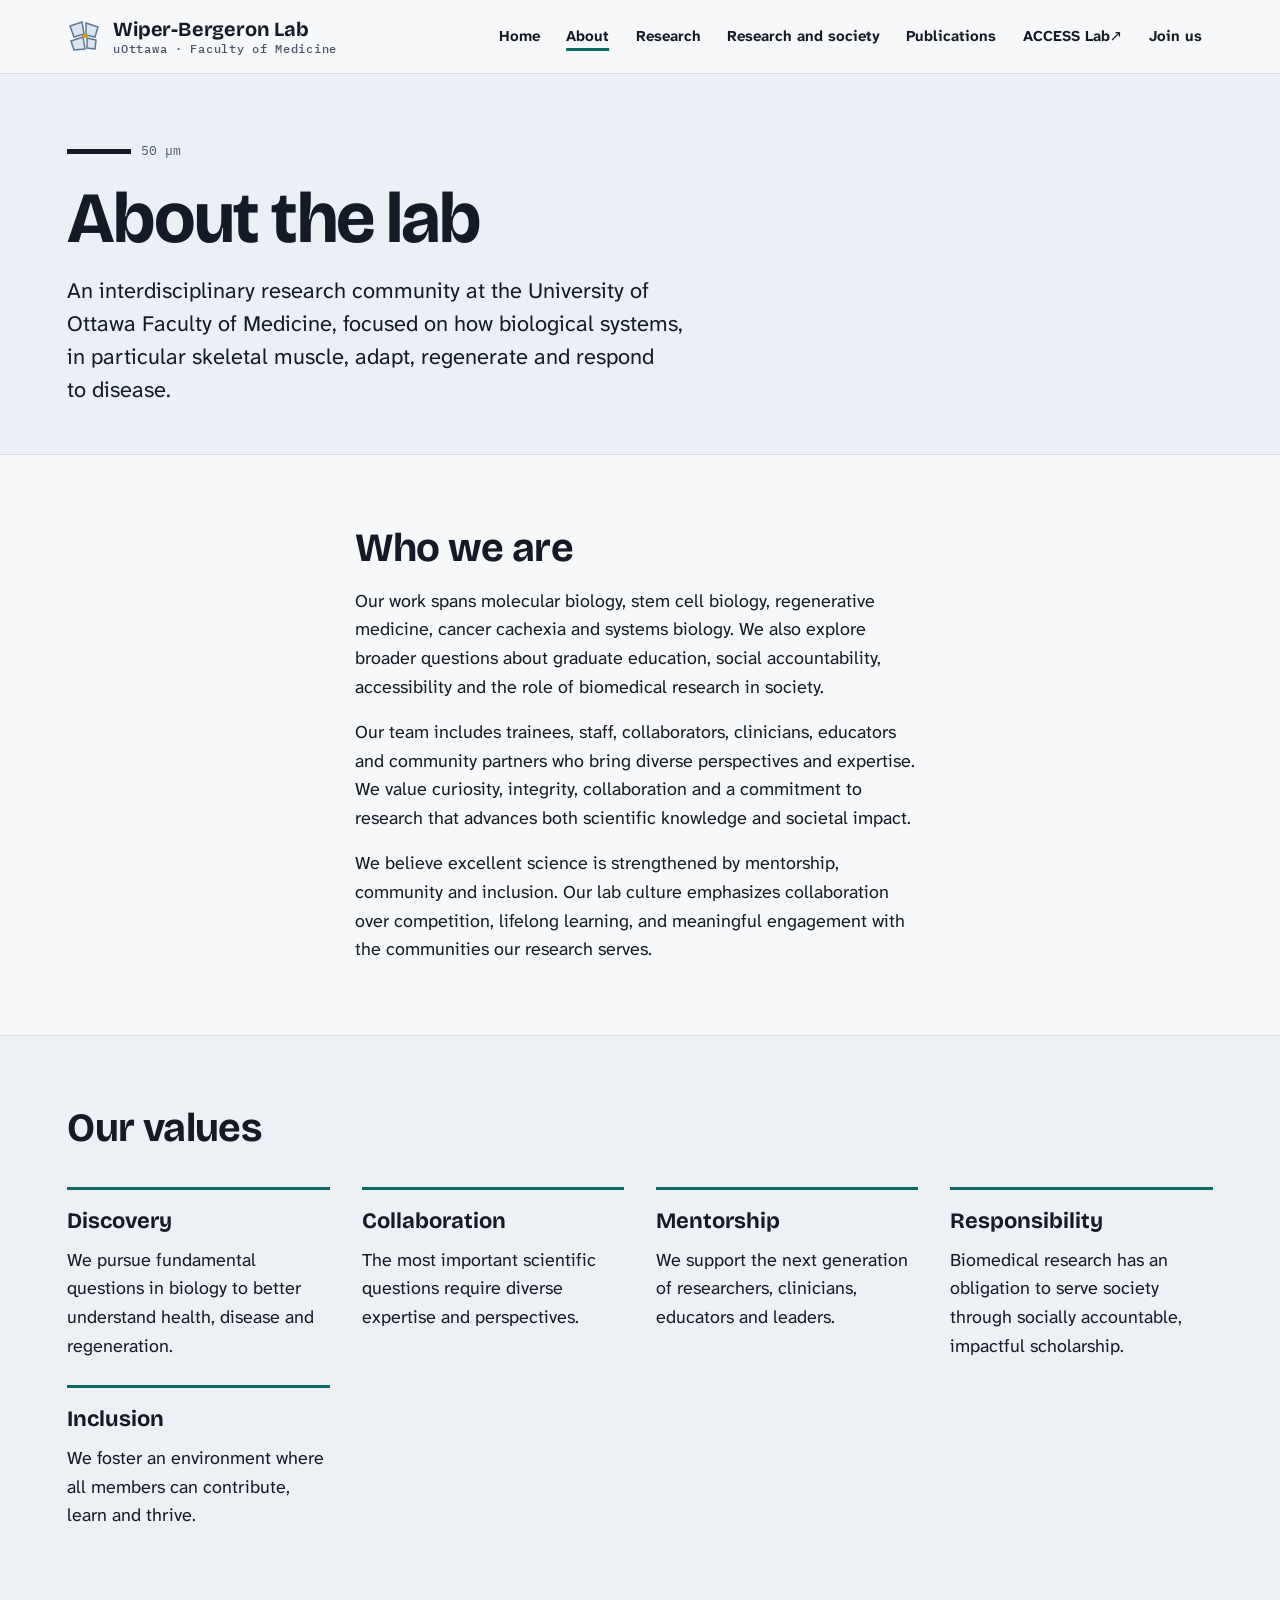
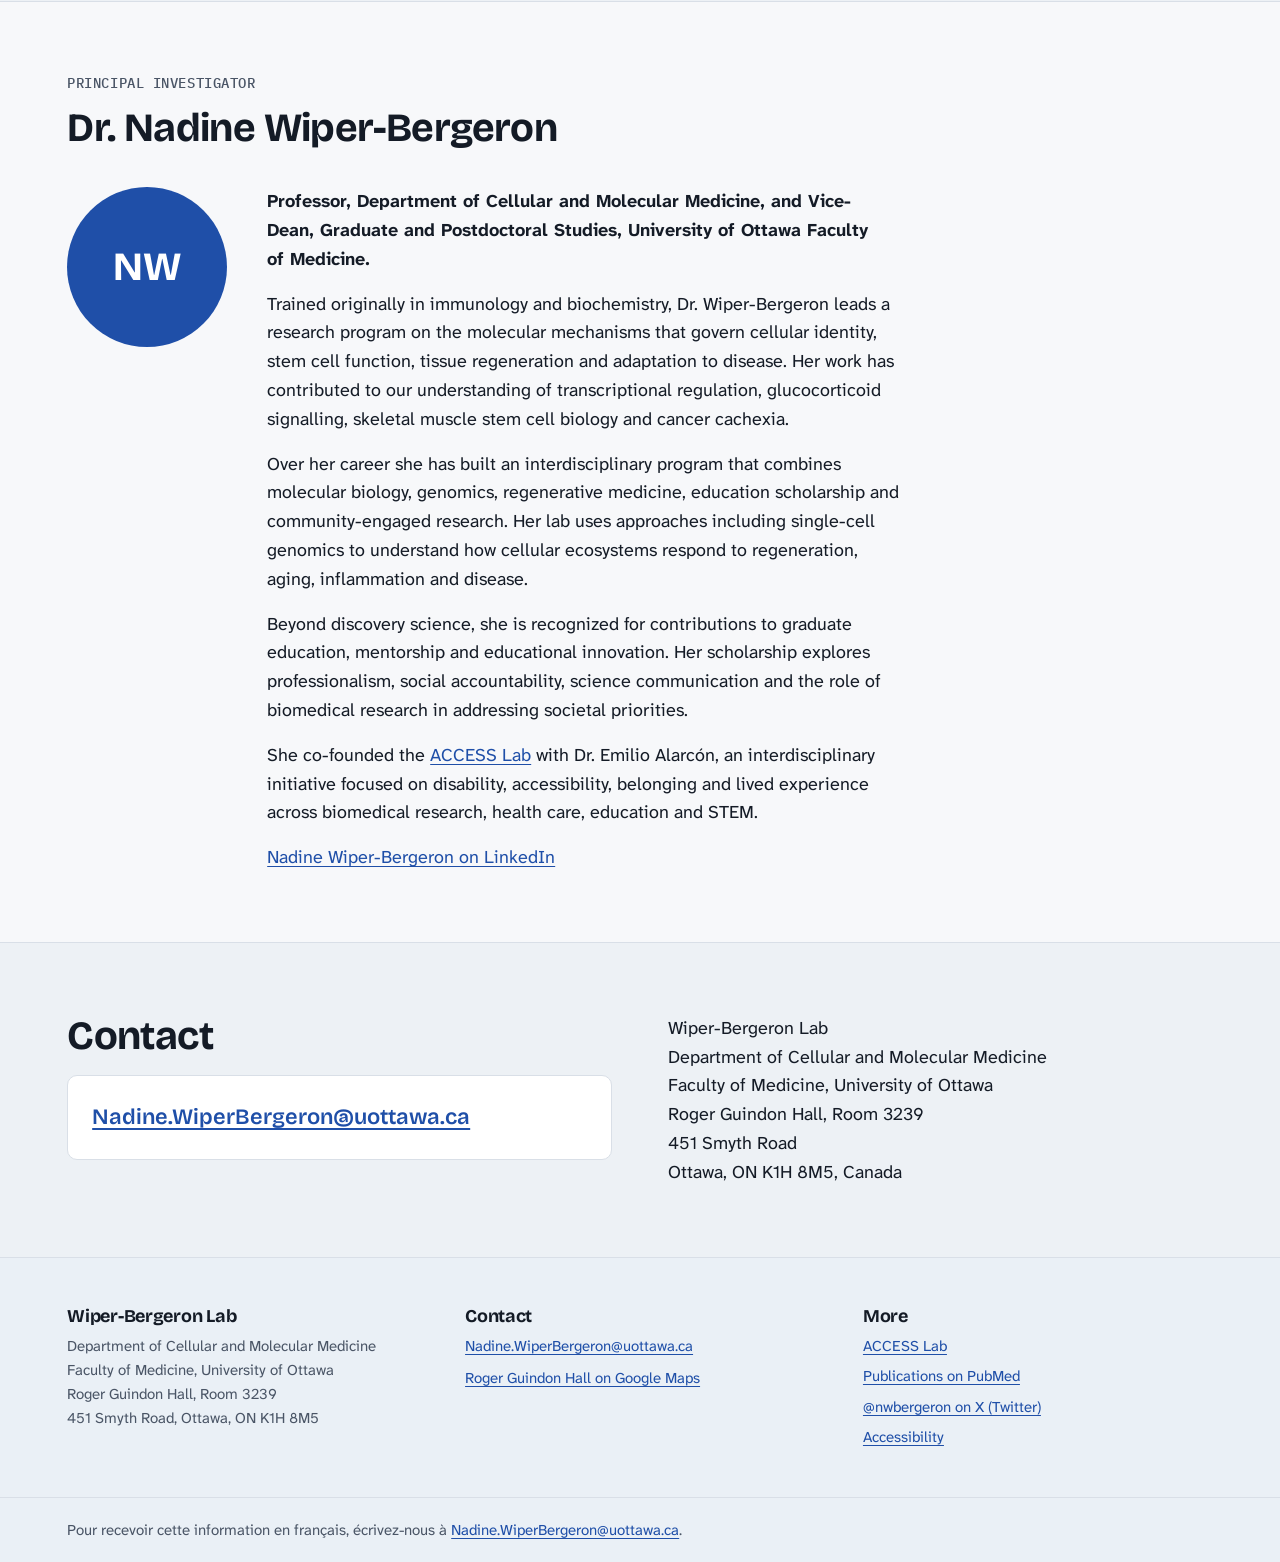
==== about.html @ d5fc7c93 "Add files via upload" ====
<!doctype html>
<html lang="en">
<head>
<meta charset="utf-8">
<meta name="viewport" content="width=device-width, initial-scale=1, viewport-fit=cover">
<title>About | Wiper-Bergeron Lab</title>
<meta name="description" content="Who we are, our values, and principal investigator Dr. Nadine Wiper-Bergeron, University of Ottawa Faculty of Medicine.">
<meta name="color-scheme" content="light dark">
<link rel="icon" href="assets/favicon.svg" type="image/svg+xml">
<link rel="preconnect" href="https://fonts.googleapis.com">
<link rel="preconnect" href="https://fonts.gstatic.com" crossorigin>
<link rel="stylesheet" href="https://fonts.googleapis.com/css2?family=Atkinson+Hyperlegible+Next:ital,wght@0,400;0,700;1,400&amp;family=Bricolage+Grotesque:opsz,wght@12..96,600;12..96,700;12..96,800&amp;family=IBM+Plex+Mono:wght@500;600&amp;display=swap">
<link rel="stylesheet" href="assets/lab.css">
</head>
<body>
<a class="skip-link" href="#main">Skip to main content</a>
<header class="site-header">
  <div class="frame">
    <a class="brand" href="./"><svg class="brand-mark" viewBox="0 0 34 34" aria-hidden="true" focusable="false"><path class="bm-f" d="M3 7 L15 3 L17 15 L7 18 Z"/><path class="bm-f" d="M19 4 L31 8 L28 18 L19 16 Z"/><path class="bm-f" d="M4 22 L16 18 L18 30 L7 31 Z"/><path class="bm-f" d="M20 19 L29 21 L28 30 L20 29 Z"/><ellipse class="bm-s" cx="18" cy="17" rx="3" ry="1.8"/></svg><span class="brand-name">Wiper-Bergeron Lab<span>uOttawa · Faculty of Medicine</span></span><span class="sr-only">, home</span></a>
    <nav class="site-nav" aria-label="Main">
      <ul>
        <li><a href="./">Home</a></li>
        <li><a href="about.html" aria-current="page">About</a></li>
        <li><a href="research.html">Research</a></li>
        <li><a href="research-and-society.html">Research and society</a></li>
        <li><a href="publications.html">Publications</a></li>
        <li><a href="https://www.wiper-bergeronlab.com/access-lab/" class="ext">ACCESS Lab<span class="sr-only"> (separate site)</span></a></li>
        <li><a href="join-us.html">Join us</a></li>
      </ul>
    </nav>
  </div>
</header>
<main id="main" tabindex="-1">
<div class="page-intro">
  <div class="frame">
    <p class="scalebar" aria-hidden="true">50 µm</p>
    <h1>About the lab</h1>
    <p class="lead">An interdisciplinary research community at the University of Ottawa Faculty of Medicine, focused on how biological systems, in particular skeletal muscle, adapt, regenerate and respond to disease.</p>
  </div>
</div>

<section class="section" aria-labelledby="who-title">
  <div class="frame prose stack">
    <h2 id="who-title">Who we are</h2>
    <p>Our work spans molecular biology, stem cell biology, regenerative medicine, cancer cachexia and systems biology. We also explore broader questions about graduate education, social accountability, accessibility and the role of biomedical research in society.</p>
    <p>Our team includes trainees, staff, collaborators, clinicians, educators and community partners who bring diverse perspectives and expertise. We value curiosity, integrity, collaboration and a commitment to research that advances both scientific knowledge and societal impact.</p>
    <p>We believe excellent science is strengthened by mentorship, community and inclusion. Our lab culture emphasizes collaboration over competition, lifelong learning, and meaningful engagement with the communities our research serves.</p>
  </div>
</section>

<section class="section section-tint" aria-labelledby="values-title">
  <div class="frame">
    <div class="section-head"><h2 id="values-title">Our values</h2></div>
    <dl class="values">
      <div><dt>Discovery</dt><dd>We pursue fundamental questions in biology to better understand health, disease and regeneration.</dd></div>
      <div><dt>Collaboration</dt><dd>The most important scientific questions require diverse expertise and perspectives.</dd></div>
      <div><dt>Mentorship</dt><dd>We support the next generation of researchers, clinicians, educators and leaders.</dd></div>
      <div><dt>Responsibility</dt><dd>Biomedical research has an obligation to serve society through socially accountable, impactful scholarship.</dd></div>
      <div><dt>Inclusion</dt><dd>We foster an environment where all members can contribute, learn and thrive.</dd></div>
    </dl>
  </div>
</section>

<section class="section" aria-labelledby="pi-title">
  <div class="frame">
    <div class="section-head"><p class="label">Principal investigator</p><h2 id="pi-title">Dr. Nadine Wiper-Bergeron</h2></div>
    <div class="person">
      <div class="photo" aria-hidden="true">NW</div>
      <div class="stack prose">
        <p><strong>Professor, Department of Cellular and Molecular Medicine, and Vice-Dean, Graduate and Postdoctoral Studies, University of Ottawa Faculty of Medicine.</strong></p>
        <p>Trained originally in immunology and biochemistry, Dr. Wiper-Bergeron leads a research program on the molecular mechanisms that govern cellular identity, stem cell function, tissue regeneration and adaptation to disease. Her work has contributed to our understanding of transcriptional regulation, glucocorticoid signalling, skeletal muscle stem cell biology and cancer cachexia.</p>
        <p>Over her career she has built an interdisciplinary program that combines molecular biology, genomics, regenerative medicine, education scholarship and community-engaged research. Her lab uses approaches including single-cell genomics to understand how cellular ecosystems respond to regeneration, aging, inflammation and disease.</p>
        <p>Beyond discovery science, she is recognized for contributions to graduate education, mentorship and educational innovation. Her scholarship explores professionalism, social accountability, science communication and the role of biomedical research in addressing societal priorities.</p>
        <p>She co-founded the <a href="https://www.wiper-bergeronlab.com/access-lab/">ACCESS Lab</a> with Dr. Emilio Alarcón, an interdisciplinary initiative focused on disability, accessibility, belonging and lived experience across biomedical research, health care, education and STEM.</p>
        <p><a href="https://www.linkedin.com/in/nadine-wiper-bergeron-14866947/">Nadine Wiper-Bergeron on LinkedIn</a></p>
      </div>
    </div>
  </div>
</section>

<section class="section section-tint" aria-labelledby="contact-title">
  <div class="frame split">
    <div class="stack">
      <h2 id="contact-title">Contact</h2>
      <div class="contact-box">
        <p class="email"><a href="mailto:Nadine.WiperBergeron@uottawa.ca">Nadine.WiperBergeron@uottawa.ca</a></p>
      </div>
    </div>
    <address>
      Wiper-Bergeron Lab<br>
      Department of Cellular and Molecular Medicine<br>
      Faculty of Medicine, University of Ottawa<br>
      Roger Guindon Hall, Room 3239<br>
      451 Smyth Road<br>
      Ottawa, ON K1H 8M5, Canada
    </address>
  </div>
</section>
</main>
<footer class="site-footer">
  <div class="frame">
    <div>
      <h2>Wiper-Bergeron Lab</h2>
      <address>
        Department of Cellular and Molecular Medicine<br>
        Faculty of Medicine, University of Ottawa<br>
        Roger Guindon Hall, Room 3239<br>
        451 Smyth Road, Ottawa, ON K1H 8M5
      </address>
    </div>
    <div>
      <h2>Contact</h2>
      <p><a href="mailto:Nadine.WiperBergeron@uottawa.ca">Nadine.WiperBergeron@uottawa.ca</a></p>
      <p style="margin-top:0.5rem"><a href="https://maps.google.com/?cid=5245158781146631547">Roger Guindon Hall on Google Maps</a></p>
    </div>
    <nav aria-label="Footer">
      <h2>More</h2>
      <ul>
        <li><a href="https://www.wiper-bergeronlab.com/access-lab/">ACCESS Lab</a></li>
        <li><a href="https://pubmed.ncbi.nlm.nih.gov/?term=Wiper-Bergeron+N&sort=date">Publications on PubMed</a></li>
        <li><a href="https://twitter.com/nwbergeron">@nwbergeron on X (Twitter)</a></li>
        <li><a href="accessibility.html">Accessibility</a></li>
      </ul>
    </nav>
  </div>
  <div class="footer-bottom">
    <div class="frame">
      <p lang="fr">Pour recevoir cette information en français, écrivez-nous à <a href="mailto:Nadine.WiperBergeron@uottawa.ca">Nadine.WiperBergeron@uottawa.ca</a>.</p>
    </div>
  </div>
</footer>
</body>
</html>
---- assets/lab.css ----
/* Wiper-Bergeron Lab
   Concept: the site reads like a well-made figure, coloured like an immunofluorescence image.
   Light mode is the printed-figure version on white; dark mode is the image as it looks on the microscope.
   Basal lamina in slate, nuclei in blue, satellite cells (muscle stem cells) in amber, FAPs in green.
   Layout: wide frame, one readable text column, mono "figure labels" for panels, keywords and citations.
   Every text colour passes WCAG 2.2 AA on every surface it sits on, in both themes. */

:root {
  --bg: #F7F8FA;
  --surface: #FFFFFF;
  --tint: #EDF1F5;
  --line: #D9DFE7;
  --ink: #141B26;
  --muted: #4A5566;
  --accent: #1F4FA8;        /* nuclear blue: links, primary buttons */
  --accent-2: #0C6B60;      /* teal, text-safe */
  --link-hover: #143878;
  --focus: #1F4FA8;
  --btn-bg: #1F4FA8;
  --btn-ink: #FFFFFF;
  /* figure */
  --sa-bg: #F2F5F9;
  --sa-fibre: #DCE5EF;
  --sa-fibre-edge: #5C7896;
  --sa-fibre-w: 1.4;
  --sa-nuc: #2747A6;
  --sa-sat: #E39200;
  --sa-fap: #13875C;
  --sa-mark: #141B26;
  --chip-bg: #EDF1F5;
  --hero-band: #EAF0F6;

  --font-display: "Bricolage Grotesque", "Atkinson Hyperlegible Next", system-ui, -apple-system, "Segoe UI", sans-serif;
  --font-body: "Atkinson Hyperlegible Next", "Atkinson Hyperlegible", system-ui, -apple-system, "Segoe UI", sans-serif;
  --font-mono: "IBM Plex Mono", ui-monospace, "SFMono-Regular", Menlo, Consolas, monospace;

  --step--1: 0.9375rem;
  --step-0: 1.125rem;
  --step-1: 1.375rem;
  --step-2: 1.75rem;
  --step-3: clamp(1.875rem, 1.5rem + 1.6vw, 2.5rem);
  --step-4: clamp(2.5rem, 1.6rem + 4vw, 4.5rem);
  --radius: 10px;
  --gutter: clamp(1rem, 0.6rem + 2vw, 2.25rem);
  --measure: 40rem;
  --frame: 76rem;
}
@media (prefers-color-scheme: dark) {
  :root:not([data-theme="light"]) {
    --bg: #07090D; --surface: #0F131A; --tint: #161B25; --line: #262D3A;
    --ink: #EEF1F6; --muted: #AEB6C4;
    --accent: #8DB8FF; --accent-2: #5FE0C8; --link-hover: #C2D8FF; --focus: #8DB8FF;
    --btn-bg: #8DB8FF; --btn-ink: #07090D;
    --sa-bg: #05070A; --sa-fibre: #0D1118; --sa-fibre-edge: #8A9BB3; --sa-fibre-w: 2;
    --sa-nuc: #5B8CFF; --sa-sat: #FFB547; --sa-fap: #3EE08F; --sa-mark: #F2F2F2;
    --chip-bg: #161B25; --hero-band: #0B0E14;
    color-scheme: dark;
  }
}
:root[data-theme="dark"] {
  --bg: #07090D; --surface: #0F131A; --tint: #161B25; --line: #262D3A;
  --ink: #EEF1F6; --muted: #AEB6C4;
  --accent: #8DB8FF; --accent-2: #5FE0C8; --link-hover: #C2D8FF; --focus: #8DB8FF;
  --btn-bg: #8DB8FF; --btn-ink: #07090D;
  --sa-bg: #05070A; --sa-fibre: #0D1118; --sa-fibre-edge: #8A9BB3; --sa-fibre-w: 2;
  --sa-nuc: #5B8CFF; --sa-sat: #FFB547; --sa-fap: #3EE08F; --sa-mark: #F2F2F2;
  --chip-bg: #161B25; --hero-band: #0B0E14;
  color-scheme: dark;
}

*, *::before, *::after { box-sizing: border-box; }
html { -webkit-text-size-adjust: 100%; text-size-adjust: 100%; }
body {
  margin: 0; background: var(--bg); color: var(--ink);
  font-family: var(--font-body); font-size: var(--step-0); line-height: 1.6; overflow-wrap: break-word;
}
img, svg { max-width: 100%; }
h1, h2, h3 { font-family: var(--font-display); color: var(--ink); margin: 0; line-height: 1.12; text-wrap: balance; }
h1 { font-size: var(--step-4); font-weight: 700; letter-spacing: -0.025em; }
h2 { font-size: var(--step-3); font-weight: 700; letter-spacing: -0.015em; }
h3 { font-size: var(--step-1); font-weight: 600; letter-spacing: -0.005em; line-height: 1.25; }
p { margin: 0; text-wrap: pretty; }
h4 { margin: 0; }
a { color: var(--accent); text-decoration-thickness: 0.08em; text-underline-offset: 0.18em; }
a:hover { color: var(--link-hover); text-decoration-thickness: 0.14em; }
:focus-visible { outline: 3px solid var(--focus); outline-offset: 3px; border-radius: 4px; }
[tabindex="-1"]:focus { outline: none; }
em.gene { font-style: italic; }

.sr-only { position: absolute !important; width: 1px; height: 1px; padding: 0; margin: -1px; overflow: hidden; clip: rect(0 0 0 0); white-space: nowrap; border: 0; }
.skip-link { position: absolute; left: var(--gutter); top: -100px; z-index: 10; background: var(--btn-bg); color: var(--btn-ink); padding: 0.75rem 1rem; border-radius: 8px; font-weight: 700; text-decoration: none; }
.skip-link:focus { top: 0.75rem; }

.frame { max-width: var(--frame); margin-inline: auto; padding-inline: var(--gutter); }
.prose { max-width: var(--measure); }
.stack { display: flex; flex-direction: column; gap: 1rem; min-width: 0; }
.label {
  font-family: var(--font-mono); font-size: 0.875rem; font-weight: 500; letter-spacing: 0.04em;
  text-transform: uppercase; color: var(--muted);
}
.lead { font-size: var(--step-1); line-height: 1.5; max-width: var(--measure); }

/* ---------- header ---------- */
.site-header { border-bottom: 1px solid var(--line); }
.site-header .frame { display: flex; flex-wrap: wrap; align-items: center; justify-content: space-between; gap: 0.5rem 2rem; padding-block: 0.9rem; }
.brand { display: inline-flex; align-items: center; gap: 0.75rem; text-decoration: none; color: var(--ink); min-height: 44px; }
.brand-mark { width: 34px; height: 34px; flex: none; }
.brand-mark .bm-f { fill: var(--sa-fibre); stroke: var(--sa-fibre-edge); stroke-width: 1.5; }
.brand-mark .bm-s { fill: var(--sa-sat); }
.brand-name { font-family: var(--font-display); font-weight: 700; font-size: 1.25rem; letter-spacing: -0.01em; line-height: 1.1; }
.brand-name span { display: block; font-family: var(--font-mono); font-weight: 500; font-size: 0.75rem; letter-spacing: 0.06em; color: var(--muted); margin-top: 0.15rem; }
.site-nav ul { list-style: none; margin: 0; padding: 0; display: flex; flex-wrap: wrap; gap: 0.25rem; }
.site-nav a { display: inline-flex; align-items: center; min-height: 44px; padding: 0.25rem 0.7rem; border-radius: 8px; color: var(--ink); text-decoration: none; font-weight: 700; font-size: var(--step--1); }
.site-nav a:hover { background: var(--tint); text-decoration: underline; }
.site-nav a[aria-current="page"] { text-decoration: underline; text-decoration-thickness: 3px; text-underline-offset: 0.45em; text-decoration-color: var(--accent-2); }
.site-nav .ext::after { content: " \2197"; font-weight: 400; }

/* ---------- hero ---------- */
.hero { background: var(--hero-band); border-bottom: 1px solid var(--line); }
.hero .frame { display: grid; grid-template-columns: minmax(0, 1.05fr) minmax(0, 1fr); gap: 2.5rem 3.5rem; align-items: center; padding-block: clamp(2.5rem, 1.5rem + 4vw, 5rem); }
.hero h1 .l2 { color: var(--accent-2); }
.hero h1 .l3 { color: var(--accent); }
.hero h1 { font-size: clamp(2.25rem, 1.4rem + 2.8vw, 3.75rem); }
.hero h1 span { display: block; }
@media (max-width: 56rem) { .hero .frame { grid-template-columns: minmax(0, 1fr); } }

.figure { margin: 0; display: flex; flex-direction: column; gap: 0.75rem; min-width: 0; }
.figure .plate { position: relative; border-radius: var(--radius); overflow: hidden; border: 1px solid var(--line); background: var(--sa-bg); }
.figure .plate svg { display: block; width: 100%; height: auto; }
.figure .scale-label { position: absolute; right: 5%; bottom: 9%; font-family: var(--font-mono); font-size: 0.8125rem; color: var(--sa-mark); }
.legend { list-style: none; margin: 0; padding: 0; display: flex; flex-wrap: wrap; gap: 0.4rem 1.25rem; font-size: var(--step--1); color: var(--ink); }
.legend li { display: inline-flex; align-items: center; gap: 0.5rem; }
.legend svg { width: 26px; height: 16px; flex: none; }
.figure figcaption { font-size: var(--step--1); color: var(--muted); line-height: 1.5; max-width: 38rem; }
.figure figcaption b { font-family: var(--font-mono); color: var(--ink); font-weight: 600; }
.sa-bg { fill: var(--sa-bg); }
.sa-fibre path { fill: var(--sa-fibre); stroke: var(--sa-fibre-edge); stroke-width: var(--sa-fibre-w); stroke-linejoin: round; }
.sa-nuc ellipse { fill: var(--sa-nuc); }
.sa-sat ellipse { fill: var(--sa-sat); stroke: var(--sa-mark); stroke-width: 1; }
.sa-fap ellipse { fill: var(--sa-fap); }
.sa-fap path { fill: none; stroke: var(--sa-fap); stroke-width: 2; stroke-linecap: round; }
.sa-arrow-open path { fill: none; stroke: var(--sa-mark); stroke-width: 1.8; stroke-linejoin: round; }
.sa-arrow path, .sa-scale rect { fill: var(--sa-mark); }

/* ---------- buttons ---------- */
.actions { display: flex; flex-wrap: wrap; gap: 0.75rem; }
.btn { display: inline-flex; align-items: center; min-height: 48px; padding: 0.6rem 1.25rem; border-radius: 999px; border: 2px solid var(--btn-bg); background: var(--btn-bg); color: var(--btn-ink); font-family: var(--font-display); font-weight: 600; font-size: var(--step-0); text-decoration: none; line-height: 1.2; }
.btn:hover { color: var(--btn-ink); text-decoration: underline; }
.btn-quiet { background: transparent; color: var(--ink); border-color: var(--ink); }
.btn-quiet:hover { color: var(--ink); background: var(--tint); }

/* ---------- sections ---------- */
.section { padding-block: clamp(2.75rem, 2rem + 3vw, 5rem); }
.section + .section { border-top: 1px solid var(--line); }
.section-tint { background: var(--tint); }
.section-head { display: flex; flex-direction: column; gap: 0.75rem; margin-bottom: 2.25rem; max-width: var(--measure); }
.page-intro { padding-block: clamp(2.5rem, 1.8rem + 3vw, 4.25rem) clamp(2rem, 1.5rem + 2vw, 3rem); background: var(--hero-band); border-bottom: 1px solid var(--line); }
.page-intro .frame { display: flex; flex-direction: column; gap: 1rem; }
.scalebar { display: flex; align-items: center; gap: 0.6rem; font-family: var(--font-mono); font-size: 0.8125rem; color: var(--muted); }
.scalebar::before { content: ""; width: 64px; height: 5px; background: var(--ink); }

/* two programs */
.programs { display: grid; grid-template-columns: repeat(2, minmax(0, 1fr)); gap: 1.5rem; }
@media (max-width: 52rem) { .programs { grid-template-columns: minmax(0, 1fr); } }
.program { position: relative; background: var(--surface); border: 1px solid var(--line); border-radius: var(--radius); padding: clamp(1.5rem, 1rem + 2vw, 2.25rem); display: flex; flex-direction: column; gap: 1rem; min-width: 0; }
.program h3 { font-size: var(--step-2); }
.program h3 a { color: var(--ink); text-decoration: underline; text-decoration-color: var(--line); text-decoration-thickness: 2px; }
.program h3 a::after { content: ""; position: absolute; inset: 0; border-radius: var(--radius); }
.program:hover { border-color: var(--ink); }
.program:hover h3 a { text-decoration-color: currentColor; }
.program:focus-within { outline: 3px solid var(--focus); outline-offset: 3px; }
.program h3 a:focus-visible { outline: none; }
.program ul { margin: 0; padding-left: 1.2rem; display: flex; flex-direction: column; gap: 0.35rem; }
.program .swatch { display: flex; gap: 6px; }
.program .swatch span { width: 18px; height: 18px; border-radius: 999px; }
.sw-l { background: var(--sa-fibre-edge); } .sw-b { background: var(--sa-nuc); } .sw-a { background: var(--sa-sat); } .sw-g { background: var(--sa-fap); } .sw-t { background: var(--accent-2); } .sw-n { background: var(--accent); }

/* research panels */
.panels { display: flex; flex-direction: column; gap: 0; }
.panel { display: grid; grid-template-columns: 4.5rem minmax(0, 1fr); gap: 0.5rem 2rem; padding-block: 2.5rem; border-top: 1px solid var(--line); }
.panel:first-child { border-top: 0; padding-top: 0; }
.panel-letter { font-family: var(--font-display); font-weight: 700; font-size: 3.25rem; line-height: 1; color: var(--accent-2); }
.panel-body h3 { font-size: var(--step-2); }
.panel-body { display: flex; flex-direction: column; gap: 1rem; min-width: 0; max-width: 46rem; }
.panel .question { font-family: var(--font-display); font-size: var(--step-1); font-weight: 600; color: var(--accent); line-height: 1.3; }
@media (max-width: 36rem) { .panel { grid-template-columns: minmax(0, 1fr); } .panel-letter { font-size: 2.5rem; } }

.chips { list-style: none; margin: 0; padding: 0; display: flex; flex-wrap: wrap; gap: 0.5rem; }
.chips li { font-family: var(--font-mono); font-size: 0.875rem; padding: 0.3rem 0.65rem; border-radius: 6px; background: var(--chip-bg); border: 1px solid var(--line); color: var(--ink); }

/* citations */
.refs { list-style: none; margin: 0; padding: 0; display: flex; flex-direction: column; gap: 1.25rem; }
.refs li { padding-left: 1rem; border-left: 3px solid var(--line); display: flex; flex-direction: column; gap: 0.3rem; }
.refs .t { font-weight: 700; }
.refs .a, .refs .j { font-size: var(--step--1); color: var(--muted); }
.refs .j a { font-family: var(--font-mono); font-size: 0.875rem; }
.refs .note { font-size: var(--step--1); }

.panels.years .panel { grid-template-columns: 6.5rem minmax(0, 1fr); }
.panels.years .panel-letter { font-size: 2rem; }
@media (max-width: 36rem) { .panels.years .panel { grid-template-columns: minmax(0, 1fr); } }

/* themes in society */
.numbered { list-style: none; counter-reset: n; margin: 0; padding: 0; display: grid; grid-template-columns: repeat(auto-fit, minmax(min(100%, 20rem), 1fr)); gap: 1.5rem; }
.numbered > li { counter-increment: n; background: var(--surface); border: 1px solid var(--line); border-radius: var(--radius); padding: 1.5rem; display: flex; flex-direction: column; gap: 0.8rem; min-width: 0; }
.numbered > li::before { content: counter(n); font-family: var(--font-display); font-weight: 700; font-size: 2.25rem; line-height: 1; color: var(--accent-2); }
.numbered ul { margin: 0; padding-left: 1.2rem; display: flex; flex-direction: column; gap: 0.3rem; font-size: var(--step--1); }

/* values */
.values { margin: 0; display: grid; grid-template-columns: repeat(auto-fit, minmax(min(100%, 13rem), 1fr)); gap: 1.5rem 2rem; }
.values div { display: flex; flex-direction: column; gap: 0.4rem; border-top: 3px solid var(--accent-2); padding-top: 0.9rem; }
.values dt { font-family: var(--font-display); font-weight: 700; font-size: var(--step-1); }
.values dd { margin: 0; color: var(--ink); }

/* callout linking to ACCESS */
.callout { background: var(--surface); border: 2px solid var(--ink); border-radius: var(--radius); padding: clamp(1.5rem, 1rem + 2vw, 2.5rem); display: grid; grid-template-columns: minmax(0, 1.5fr) minmax(0, 1fr); gap: 1.25rem 2.5rem; align-items: center; }
@media (max-width: 52rem) { .callout { grid-template-columns: minmax(0, 1fr); } }
.access-word { font-family: var(--font-display); font-weight: 800; font-size: clamp(2.5rem, 2rem + 2vw, 3.5rem); line-height: 1; letter-spacing: 0.01em; }
.aw-a { color: #1F6A93; } .aw-c1 { color: #A8344F; } .aw-c2 { color: #7A5604; } .aw-e { color: #1C6B4B; } .aw-s1 { color: var(--ink); } .aw-s2 { color: #7A5604; }
@media (prefers-color-scheme: dark) { :root:not([data-theme="light"]) .aw-a { color: #7FC3E3; } :root:not([data-theme="light"]) .aw-c1 { color: #F28EA5; } :root:not([data-theme="light"]) .aw-c2, :root:not([data-theme="light"]) .aw-s2 { color: #E6B95A; } :root:not([data-theme="light"]) .aw-e { color: #74D3A6; } }
:root[data-theme="dark"] .aw-a { color: #7FC3E3; } :root[data-theme="dark"] .aw-c1 { color: #F28EA5; } :root[data-theme="dark"] .aw-c2, :root[data-theme="dark"] .aw-s2 { color: #E6B95A; } :root[data-theme="dark"] .aw-e { color: #74D3A6; }

/* positions */
.positions { list-style: none; margin: 0; padding: 0; display: flex; flex-direction: column; gap: 1.25rem; }
.position { background: var(--surface); border: 1px solid var(--line); border-radius: var(--radius); padding: 1.5rem; display: grid; grid-template-columns: minmax(0, 1fr) auto; gap: 0.75rem 2rem; align-items: start; }
.position .when { font-family: var(--font-mono); font-size: 0.875rem; padding: 0.3rem 0.65rem; border-radius: 6px; background: var(--chip-bg); border: 1px solid var(--line); white-space: nowrap; }
.position .stack { gap: 0.6rem; }
@media (max-width: 36rem) { .position { grid-template-columns: minmax(0, 1fr); } .position .when { justify-self: start; } }

/* person */
.person { display: grid; grid-template-columns: 10rem minmax(0, 1fr); gap: 1.5rem 2.5rem; align-items: start; }
.person .photo { width: 10rem; max-width: 100%; aspect-ratio: 1; border-radius: 999px; display: grid; place-items: center; font-family: var(--font-display); font-weight: 700; font-size: 2.5rem; background: #1F4FA8; color: #FFFFFF; }
@media (max-width: 36rem) { .person { grid-template-columns: minmax(0, 1fr); } .person .photo { width: 7rem; font-size: 2rem; } }

.split { display: grid; grid-template-columns: minmax(0, 1fr) minmax(0, 1fr); gap: 2rem 3.5rem; align-items: start; }
@media (max-width: 52rem) { .split { grid-template-columns: minmax(0, 1fr); } }
.contact-box { background: var(--surface); border: 1px solid var(--line); border-radius: var(--radius); padding: 1.5rem; display: flex; flex-direction: column; gap: 0.5rem; }
.email { font-family: var(--font-display); font-weight: 600; font-size: var(--step-1); overflow-wrap: anywhere; }
.note { font-size: var(--step--1); color: var(--muted); }
address { font-style: normal; }
.checks { list-style: none; margin: 0; padding: 0; display: flex; flex-direction: column; gap: 0.6rem; }
.checks li { position: relative; padding-left: 1.75rem; }
.checks li::before { content: ""; position: absolute; left: 0.15rem; top: 0.35em; width: 0.5rem; height: 0.95rem; border: solid var(--accent-2); border-width: 0 3px 3px 0; transform: rotate(45deg); }

/* ---------- footer ---------- */
.site-footer { border-top: 1px solid var(--line); background: var(--hero-band); }
.site-footer .frame { padding-block: 3rem; display: grid; grid-template-columns: repeat(auto-fit, minmax(min(100%, 15rem), 1fr)); gap: 2rem 3rem; }
.site-footer h2 { font-size: var(--step-0); margin-bottom: 0.5rem; }
.site-footer p, .site-footer address, .site-footer li { font-size: var(--step--1); color: var(--muted); line-height: 1.6; }
.site-footer ul { list-style: none; margin: 0; padding: 0; display: flex; flex-direction: column; gap: 0.4rem; }
.footer-bottom { border-top: 1px solid var(--line); }
.footer-bottom .frame { padding-block: 1.25rem; display: block; }

@media (prefers-reduced-motion: reduce) { *, *::before, *::after { transition: none !important; animation: none !important; } }
@media (forced-colors: active) {
  .program, .callout, .contact-box, .position, .numbered > li, .btn { border: 2px solid CanvasText; }
  .site-nav a[aria-current="page"] { text-decoration-color: CanvasText; }
}
@media print {
  .site-nav, .skip-link, .actions { display: none !important; }
  body { background: #FFFFFF; color: #000000; }
}
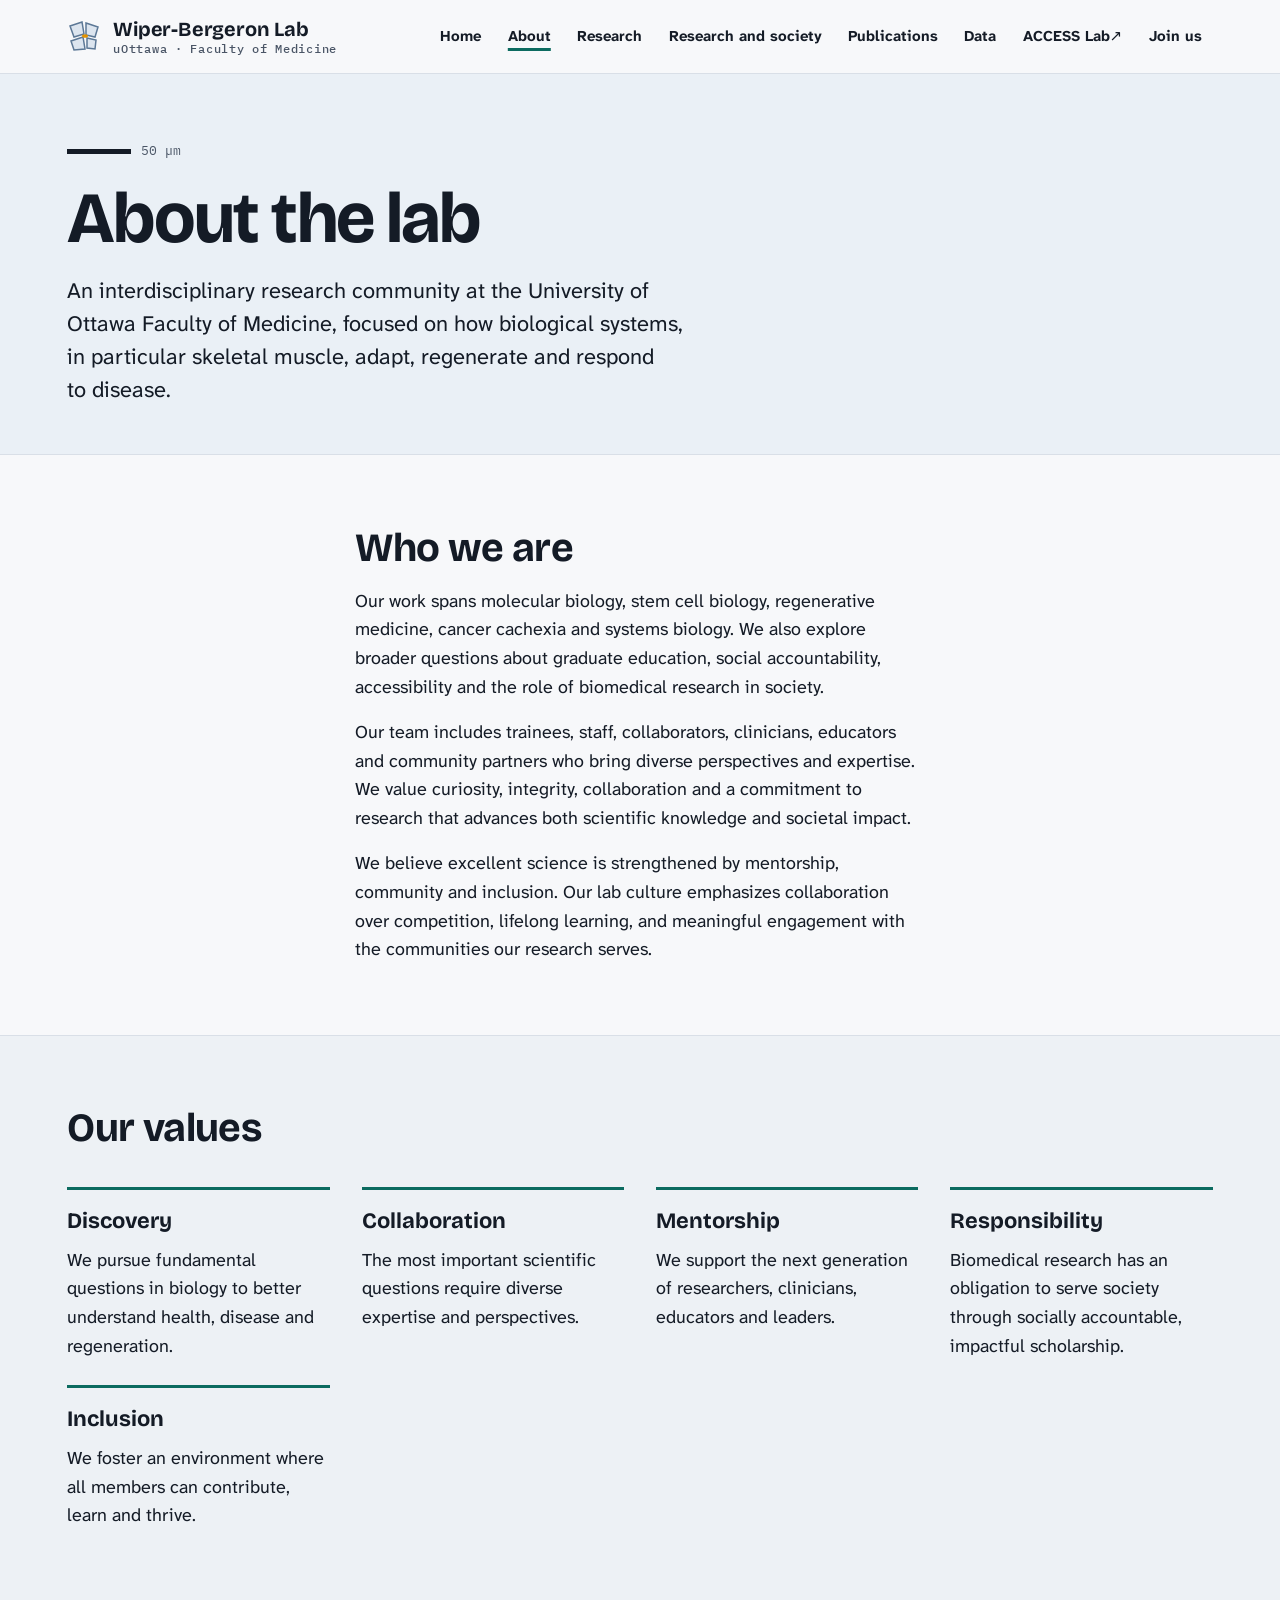
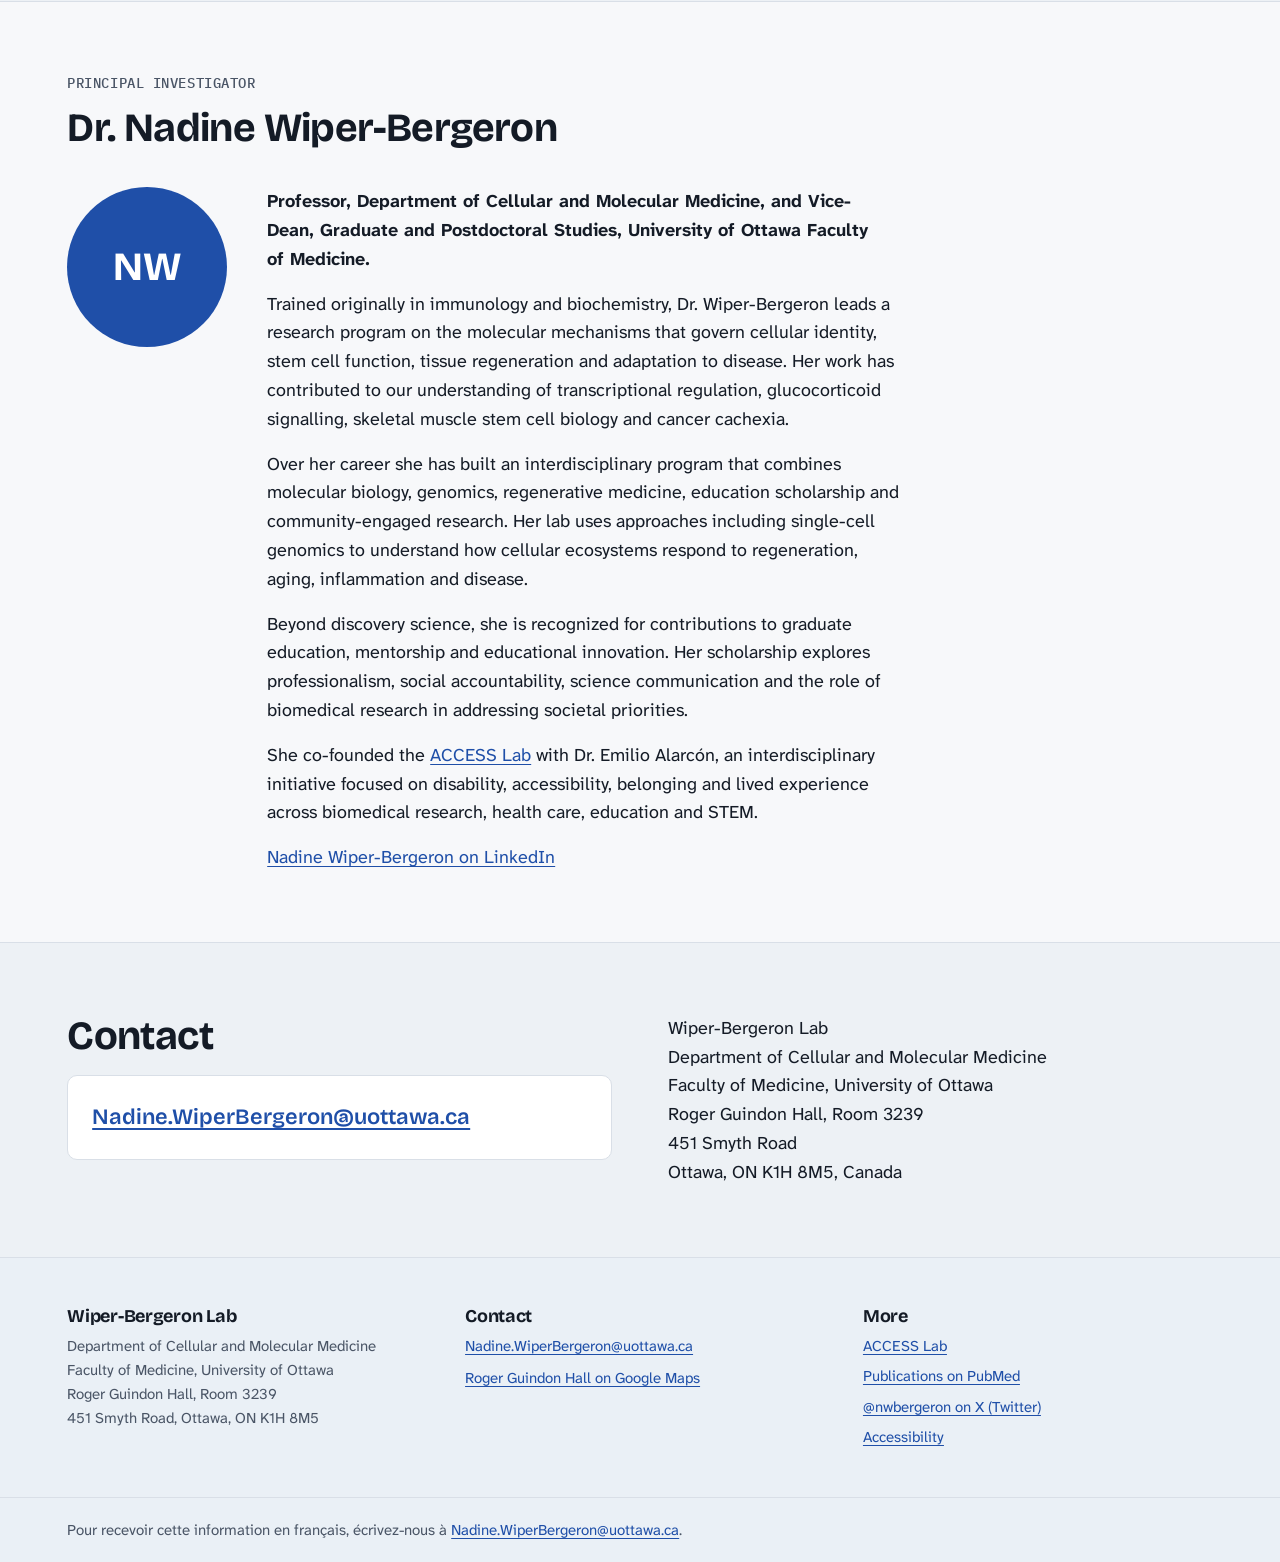
==== commit 2f491577: "Add files via upload" ====
--- a/about.html
+++ b/about.html
@@ -24,6 +24,7 @@
         <li><a href="research.html">Research</a></li>
         <li><a href="research-and-society.html">Research and society</a></li>
         <li><a href="publications.html">Publications</a></li>
+        <li><a href="data.html">Data</a></li>
         <li><a href="https://www.wiper-bergeronlab.com/access-lab/" class="ext">ACCESS Lab<span class="sr-only"> (separate site)</span></a></li>
         <li><a href="join-us.html">Join us</a></li>
       </ul>
